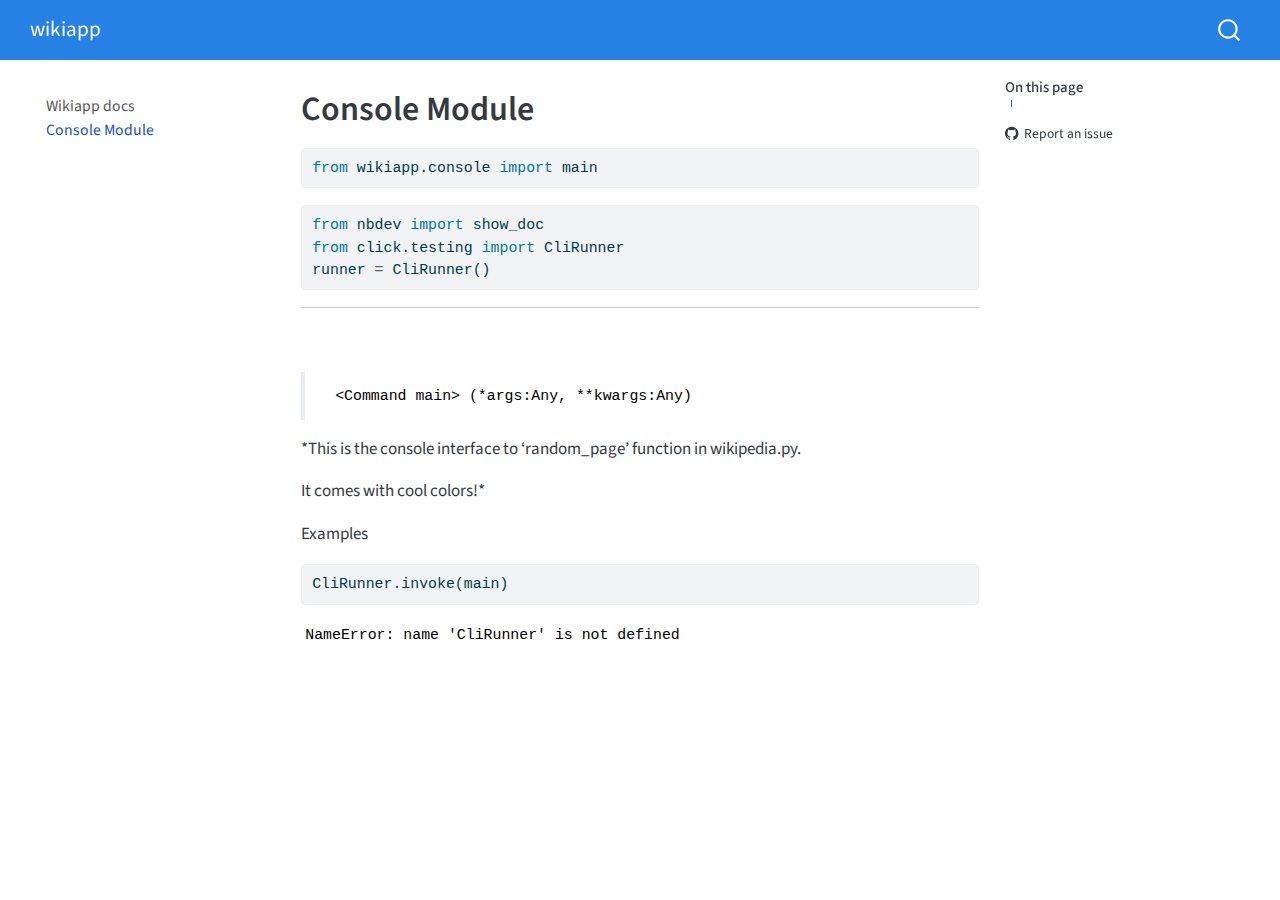
==== docs/Console.html @ 84da839e "Added some docs" ====
<!DOCTYPE html>
<html xmlns="http://www.w3.org/1999/xhtml" lang="en" xml:lang="en"><head>

<meta charset="utf-8">
<meta name="generator" content="quarto-1.4.550">

<meta name="viewport" content="width=device-width, initial-scale=1.0, user-scalable=yes">


<title>wikiapp - Console Module</title>
<style>
code{white-space: pre-wrap;}
span.smallcaps{font-variant: small-caps;}
div.columns{display: flex; gap: min(4vw, 1.5em);}
div.column{flex: auto; overflow-x: auto;}
div.hanging-indent{margin-left: 1.5em; text-indent: -1.5em;}
ul.task-list{list-style: none;}
ul.task-list li input[type="checkbox"] {
  width: 0.8em;
  margin: 0 0.8em 0.2em -1em; /* quarto-specific, see https://github.com/quarto-dev/quarto-cli/issues/4556 */
  vertical-align: middle;
}
/* CSS for syntax highlighting */
pre > code.sourceCode { white-space: pre; position: relative; }
pre > code.sourceCode > span { line-height: 1.25; }
pre > code.sourceCode > span:empty { height: 1.2em; }
.sourceCode { overflow: visible; }
code.sourceCode > span { color: inherit; text-decoration: inherit; }
div.sourceCode { margin: 1em 0; }
pre.sourceCode { margin: 0; }
@media screen {
div.sourceCode { overflow: auto; }
}
@media print {
pre > code.sourceCode { white-space: pre-wrap; }
pre > code.sourceCode > span { text-indent: -5em; padding-left: 5em; }
}
pre.numberSource code
  { counter-reset: source-line 0; }
pre.numberSource code > span
  { position: relative; left: -4em; counter-increment: source-line; }
pre.numberSource code > span > a:first-child::before
  { content: counter(source-line);
    position: relative; left: -1em; text-align: right; vertical-align: baseline;
    border: none; display: inline-block;
    -webkit-touch-callout: none; -webkit-user-select: none;
    -khtml-user-select: none; -moz-user-select: none;
    -ms-user-select: none; user-select: none;
    padding: 0 4px; width: 4em;
  }
pre.numberSource { margin-left: 3em;  padding-left: 4px; }
div.sourceCode
  {   }
@media screen {
pre > code.sourceCode > span > a:first-child::before { text-decoration: underline; }
}
</style>


<script src="site_libs/quarto-nav/quarto-nav.js"></script>
<script src="site_libs/quarto-nav/headroom.min.js"></script>
<script src="site_libs/clipboard/clipboard.min.js"></script>
<script src="site_libs/quarto-search/autocomplete.umd.js"></script>
<script src="site_libs/quarto-search/fuse.min.js"></script>
<script src="site_libs/quarto-search/quarto-search.js"></script>
<meta name="quarto:offset" content="./">
<script src="site_libs/quarto-html/quarto.js"></script>
<script src="site_libs/quarto-html/popper.min.js"></script>
<script src="site_libs/quarto-html/tippy.umd.min.js"></script>
<script src="site_libs/quarto-html/anchor.min.js"></script>
<link href="site_libs/quarto-html/tippy.css" rel="stylesheet">
<link href="site_libs/quarto-html/quarto-syntax-highlighting.css" rel="stylesheet" id="quarto-text-highlighting-styles">
<script src="site_libs/bootstrap/bootstrap.min.js"></script>
<link href="site_libs/bootstrap/bootstrap-icons.css" rel="stylesheet">
<link href="site_libs/bootstrap/bootstrap.min.css" rel="stylesheet" id="quarto-bootstrap" data-mode="light">
<script id="quarto-search-options" type="application/json">{
  "location": "navbar",
  "copy-button": false,
  "collapse-after": 3,
  "panel-placement": "end",
  "type": "overlay",
  "limit": 50,
  "keyboard-shortcut": [
    "f",
    "/",
    "s"
  ],
  "show-item-context": false,
  "language": {
    "search-no-results-text": "No results",
    "search-matching-documents-text": "matching documents",
    "search-copy-link-title": "Copy link to search",
    "search-hide-matches-text": "Hide additional matches",
    "search-more-match-text": "more match in this document",
    "search-more-matches-text": "more matches in this document",
    "search-clear-button-title": "Clear",
    "search-text-placeholder": "",
    "search-detached-cancel-button-title": "Cancel",
    "search-submit-button-title": "Submit",
    "search-label": "Search"
  }
}</script>


<link rel="stylesheet" href="styles.css">
<meta property="og:title" content="wikiapp - Console Module">
<meta property="og:description" content="">
<meta property="og:site_name" content="wikiapp">
<meta name="twitter:title" content="wikiapp - Console Module">
<meta name="twitter:description" content="">
<meta name="twitter:card" content="summary">
</head>

<body class="nav-sidebar floating nav-fixed">

<div id="quarto-search-results"></div>
  <header id="quarto-header" class="headroom fixed-top">
    <nav class="navbar navbar-expand-lg " data-bs-theme="dark">
      <div class="navbar-container container-fluid">
      <div class="navbar-brand-container mx-auto">
    <a class="navbar-brand" href="./index.html">
    <span class="navbar-title">wikiapp</span>
    </a>
  </div>
        <div class="quarto-navbar-tools">
</div>
          <div id="quarto-search" class="" title="Search"></div>
      </div> <!-- /container-fluid -->
    </nav>
  <nav class="quarto-secondary-nav">
    <div class="container-fluid d-flex">
      <button type="button" class="quarto-btn-toggle btn" data-bs-toggle="collapse" data-bs-target=".quarto-sidebar-collapse-item" aria-controls="quarto-sidebar" aria-expanded="false" aria-label="Toggle sidebar navigation" onclick="if (window.quartoToggleHeadroom) { window.quartoToggleHeadroom(); }">
        <i class="bi bi-layout-text-sidebar-reverse"></i>
      </button>
        <nav class="quarto-page-breadcrumbs" aria-label="breadcrumb"><ol class="breadcrumb"><li class="breadcrumb-item"><a href="./Console.html">Console Module</a></li></ol></nav>
        <a class="flex-grow-1" role="button" data-bs-toggle="collapse" data-bs-target=".quarto-sidebar-collapse-item" aria-controls="quarto-sidebar" aria-expanded="false" aria-label="Toggle sidebar navigation" onclick="if (window.quartoToggleHeadroom) { window.quartoToggleHeadroom(); }">
        </a>
    </div>
  </nav>
</header>
<!-- content -->
<div id="quarto-content" class="quarto-container page-columns page-rows-contents page-layout-article page-navbar">
<!-- sidebar -->
  <nav id="quarto-sidebar" class="sidebar collapse collapse-horizontal quarto-sidebar-collapse-item sidebar-navigation floating overflow-auto">
    <div class="sidebar-menu-container">
    <ul class="list-unstyled mt-1">
        <li class="sidebar-item">
  <div class="sidebar-item-container">
  <a href="./index.html" class="sidebar-item-text sidebar-link">
 <span class="menu-text">Wikiapp docs</span></a>
  </div>
</li>
        <li class="sidebar-item">
  <div class="sidebar-item-container">
  <a href="./Console.html" class="sidebar-item-text sidebar-link active">
 <span class="menu-text">Console Module</span></a>
  </div>
</li>
    </ul>
    </div>
</nav>
<div id="quarto-sidebar-glass" class="quarto-sidebar-collapse-item" data-bs-toggle="collapse" data-bs-target=".quarto-sidebar-collapse-item"></div>
<!-- margin-sidebar -->
    <div id="quarto-margin-sidebar" class="sidebar margin-sidebar">
        <nav id="TOC" role="doc-toc" class="toc-active">
    <h2 id="toc-title">On this page</h2>

  <ul>
  <li><a href="#section" id="toc-section" class="nav-link active" data-scroll-target="#section"><command main=""></command></a></li>
  </ul>
<div class="toc-actions"><ul><li><a href="https://github.com/zmalik05/wikiapp/issues/new" class="toc-action"><i class="bi bi-github"></i>Report an issue</a></li></ul></div></nav>
    </div>
<!-- main -->
<main class="content" id="quarto-document-content">

<header id="title-block-header" class="quarto-title-block default">
<div class="quarto-title">
<h1 class="title">Console Module</h1>
</div>



<div class="quarto-title-meta">




  </div>



</header>


<!-- WARNING: THIS FILE WAS AUTOGENERATED! DO NOT EDIT! -->
<div id="f57a611c-c9d7-42d3-89a6-0ced6ed220b9" class="cell">
<div class="sourceCode cell-code" id="cb1"><pre class="sourceCode python code-with-copy"><code class="sourceCode python"><span id="cb1-1"><a href="#cb1-1" aria-hidden="true" tabindex="-1"></a><span class="im">from</span> wikiapp.console <span class="im">import</span> main</span></code><button title="Copy to Clipboard" class="code-copy-button"><i class="bi"></i></button></pre></div>
</div>
<div id="1be110b0-3941-4c07-b8b0-7a614ca54d08" class="cell">
<div class="sourceCode cell-code" id="cb2"><pre class="sourceCode python code-with-copy"><code class="sourceCode python"><span id="cb2-1"><a href="#cb2-1" aria-hidden="true" tabindex="-1"></a><span class="im">from</span> nbdev <span class="im">import</span> show_doc</span>
<span id="cb2-2"><a href="#cb2-2" aria-hidden="true" tabindex="-1"></a><span class="im">from</span> click.testing <span class="im">import</span> CliRunner</span>
<span id="cb2-3"><a href="#cb2-3" aria-hidden="true" tabindex="-1"></a>runner <span class="op">=</span> CliRunner()</span></code><button title="Copy to Clipboard" class="code-copy-button"><i class="bi"></i></button></pre></div>
</div>
<hr>
<section id="section" class="level3">
<h3 class="anchored" data-anchor-id="section"><command main=""></command></h3>
<blockquote class="blockquote">
<pre><code> &lt;Command main&gt; (*args:Any, **kwargs:Any)</code></pre>
</blockquote>
<p>*This is the console interface to ‘random_page’ function in wikipedia.py.</p>
<p>It comes with cool colors!*</p>
<p>Examples</p>
<div id="5c4405da-855d-459a-b231-e92b34300f42" class="cell" data-execution_count="3">
<div class="sourceCode cell-code" id="cb4"><pre class="sourceCode python code-with-copy"><code class="sourceCode python"><span id="cb4-1"><a href="#cb4-1" aria-hidden="true" tabindex="-1"></a>CliRunner.invoke(main)</span></code><button title="Copy to Clipboard" class="code-copy-button"><i class="bi"></i></button></pre></div>
<div class="cell-output cell-output-error">
<pre><code>NameError: name 'CliRunner' is not defined</code></pre>
</div>
</div>


</section>

</main> <!-- /main -->
<script id="quarto-html-after-body" type="application/javascript">
window.document.addEventListener("DOMContentLoaded", function (event) {
  const toggleBodyColorMode = (bsSheetEl) => {
    const mode = bsSheetEl.getAttribute("data-mode");
    const bodyEl = window.document.querySelector("body");
    if (mode === "dark") {
      bodyEl.classList.add("quarto-dark");
      bodyEl.classList.remove("quarto-light");
    } else {
      bodyEl.classList.add("quarto-light");
      bodyEl.classList.remove("quarto-dark");
    }
  }
  const toggleBodyColorPrimary = () => {
    const bsSheetEl = window.document.querySelector("link#quarto-bootstrap");
    if (bsSheetEl) {
      toggleBodyColorMode(bsSheetEl);
    }
  }
  toggleBodyColorPrimary();
  const icon = "";
  const anchorJS = new window.AnchorJS();
  anchorJS.options = {
    placement: 'right',
    icon: icon
  };
  anchorJS.add('.anchored');
  const isCodeAnnotation = (el) => {
    for (const clz of el.classList) {
      if (clz.startsWith('code-annotation-')) {
        return true;
      }
    }
    return false;
  }
  const clipboard = new window.ClipboardJS('.code-copy-button', {
    text: function(trigger) {
      const codeEl = trigger.previousElementSibling.cloneNode(true);
      for (const childEl of codeEl.children) {
        if (isCodeAnnotation(childEl)) {
          childEl.remove();
        }
      }
      return codeEl.innerText;
    }
  });
  clipboard.on('success', function(e) {
    // button target
    const button = e.trigger;
    // don't keep focus
    button.blur();
    // flash "checked"
    button.classList.add('code-copy-button-checked');
    var currentTitle = button.getAttribute("title");
    button.setAttribute("title", "Copied!");
    let tooltip;
    if (window.bootstrap) {
      button.setAttribute("data-bs-toggle", "tooltip");
      button.setAttribute("data-bs-placement", "left");
      button.setAttribute("data-bs-title", "Copied!");
      tooltip = new bootstrap.Tooltip(button,
        { trigger: "manual",
          customClass: "code-copy-button-tooltip",
          offset: [0, -8]});
      tooltip.show();
    }
    setTimeout(function() {
      if (tooltip) {
        tooltip.hide();
        button.removeAttribute("data-bs-title");
        button.removeAttribute("data-bs-toggle");
        button.removeAttribute("data-bs-placement");
      }
      button.setAttribute("title", currentTitle);
      button.classList.remove('code-copy-button-checked');
    }, 1000);
    // clear code selection
    e.clearSelection();
  });
  function tippyHover(el, contentFn, onTriggerFn, onUntriggerFn) {
    const config = {
      allowHTML: true,
      maxWidth: 500,
      delay: 100,
      arrow: false,
      appendTo: function(el) {
          return el.parentElement;
      },
      interactive: true,
      interactiveBorder: 10,
      theme: 'quarto',
      placement: 'bottom-start',
    };
    if (contentFn) {
      config.content = contentFn;
    }
    if (onTriggerFn) {
      config.onTrigger = onTriggerFn;
    }
    if (onUntriggerFn) {
      config.onUntrigger = onUntriggerFn;
    }
    window.tippy(el, config);
  }
  const noterefs = window.document.querySelectorAll('a[role="doc-noteref"]');
  for (var i=0; i<noterefs.length; i++) {
    const ref = noterefs[i];
    tippyHover(ref, function() {
      // use id or data attribute instead here
      let href = ref.getAttribute('data-footnote-href') || ref.getAttribute('href');
      try { href = new URL(href).hash; } catch {}
      const id = href.replace(/^#\/?/, "");
      const note = window.document.getElementById(id);
      return note.innerHTML;
    });
  }
  const xrefs = window.document.querySelectorAll('a.quarto-xref');
  const processXRef = (id, note) => {
    // Strip column container classes
    const stripColumnClz = (el) => {
      el.classList.remove("page-full", "page-columns");
      if (el.children) {
        for (const child of el.children) {
          stripColumnClz(child);
        }
      }
    }
    stripColumnClz(note)
    if (id === null || id.startsWith('sec-')) {
      // Special case sections, only their first couple elements
      const container = document.createElement("div");
      if (note.children && note.children.length > 2) {
        container.appendChild(note.children[0].cloneNode(true));
        for (let i = 1; i < note.children.length; i++) {
          const child = note.children[i];
          if (child.tagName === "P" && child.innerText === "") {
            continue;
          } else {
            container.appendChild(child.cloneNode(true));
            break;
          }
        }
        if (window.Quarto?.typesetMath) {
          window.Quarto.typesetMath(container);
        }
        return container.innerHTML
      } else {
        if (window.Quarto?.typesetMath) {
          window.Quarto.typesetMath(note);
        }
        return note.innerHTML;
      }
    } else {
      // Remove any anchor links if they are present
      const anchorLink = note.querySelector('a.anchorjs-link');
      if (anchorLink) {
        anchorLink.remove();
      }
      if (window.Quarto?.typesetMath) {
        window.Quarto.typesetMath(note);
      }
      // TODO in 1.5, we should make sure this works without a callout special case
      if (note.classList.contains("callout")) {
        return note.outerHTML;
      } else {
        return note.innerHTML;
      }
    }
  }
  for (var i=0; i<xrefs.length; i++) {
    const xref = xrefs[i];
    tippyHover(xref, undefined, function(instance) {
      instance.disable();
      let url = xref.getAttribute('href');
      let hash = undefined;
      if (url.startsWith('#')) {
        hash = url;
      } else {
        try { hash = new URL(url).hash; } catch {}
      }
      if (hash) {
        const id = hash.replace(/^#\/?/, "");
        const note = window.document.getElementById(id);
        if (note !== null) {
          try {
            const html = processXRef(id, note.cloneNode(true));
            instance.setContent(html);
          } finally {
            instance.enable();
            instance.show();
          }
        } else {
          // See if we can fetch this
          fetch(url.split('#')[0])
          .then(res => res.text())
          .then(html => {
            const parser = new DOMParser();
            const htmlDoc = parser.parseFromString(html, "text/html");
            const note = htmlDoc.getElementById(id);
            if (note !== null) {
              const html = processXRef(id, note);
              instance.setContent(html);
            }
          }).finally(() => {
            instance.enable();
            instance.show();
          });
        }
      } else {
        // See if we can fetch a full url (with no hash to target)
        // This is a special case and we should probably do some content thinning / targeting
        fetch(url)
        .then(res => res.text())
        .then(html => {
          const parser = new DOMParser();
          const htmlDoc = parser.parseFromString(html, "text/html");
          const note = htmlDoc.querySelector('main.content');
          if (note !== null) {
            // This should only happen for chapter cross references
            // (since there is no id in the URL)
            // remove the first header
            if (note.children.length > 0 && note.children[0].tagName === "HEADER") {
              note.children[0].remove();
            }
            const html = processXRef(null, note);
            instance.setContent(html);
          }
        }).finally(() => {
          instance.enable();
          instance.show();
        });
      }
    }, function(instance) {
    });
  }
      let selectedAnnoteEl;
      const selectorForAnnotation = ( cell, annotation) => {
        let cellAttr = 'data-code-cell="' + cell + '"';
        let lineAttr = 'data-code-annotation="' +  annotation + '"';
        const selector = 'span[' + cellAttr + '][' + lineAttr + ']';
        return selector;
      }
      const selectCodeLines = (annoteEl) => {
        const doc = window.document;
        const targetCell = annoteEl.getAttribute("data-target-cell");
        const targetAnnotation = annoteEl.getAttribute("data-target-annotation");
        const annoteSpan = window.document.querySelector(selectorForAnnotation(targetCell, targetAnnotation));
        const lines = annoteSpan.getAttribute("data-code-lines").split(",");
        const lineIds = lines.map((line) => {
          return targetCell + "-" + line;
        })
        let top = null;
        let height = null;
        let parent = null;
        if (lineIds.length > 0) {
            //compute the position of the single el (top and bottom and make a div)
            const el = window.document.getElementById(lineIds[0]);
            top = el.offsetTop;
            height = el.offsetHeight;
            parent = el.parentElement.parentElement;
          if (lineIds.length > 1) {
            const lastEl = window.document.getElementById(lineIds[lineIds.length - 1]);
            const bottom = lastEl.offsetTop + lastEl.offsetHeight;
            height = bottom - top;
          }
          if (top !== null && height !== null && parent !== null) {
            // cook up a div (if necessary) and position it
            let div = window.document.getElementById("code-annotation-line-highlight");
            if (div === null) {
              div = window.document.createElement("div");
              div.setAttribute("id", "code-annotation-line-highlight");
              div.style.position = 'absolute';
              parent.appendChild(div);
            }
            div.style.top = top - 2 + "px";
            div.style.height = height + 4 + "px";
            div.style.left = 0;
            let gutterDiv = window.document.getElementById("code-annotation-line-highlight-gutter");
            if (gutterDiv === null) {
              gutterDiv = window.document.createElement("div");
              gutterDiv.setAttribute("id", "code-annotation-line-highlight-gutter");
              gutterDiv.style.position = 'absolute';
              const codeCell = window.document.getElementById(targetCell);
              const gutter = codeCell.querySelector('.code-annotation-gutter');
              gutter.appendChild(gutterDiv);
            }
            gutterDiv.style.top = top - 2 + "px";
            gutterDiv.style.height = height + 4 + "px";
          }
          selectedAnnoteEl = annoteEl;
        }
      };
      const unselectCodeLines = () => {
        const elementsIds = ["code-annotation-line-highlight", "code-annotation-line-highlight-gutter"];
        elementsIds.forEach((elId) => {
          const div = window.document.getElementById(elId);
          if (div) {
            div.remove();
          }
        });
        selectedAnnoteEl = undefined;
      };
        // Handle positioning of the toggle
    window.addEventListener(
      "resize",
      throttle(() => {
        elRect = undefined;
        if (selectedAnnoteEl) {
          selectCodeLines(selectedAnnoteEl);
        }
      }, 10)
    );
    function throttle(fn, ms) {
    let throttle = false;
    let timer;
      return (...args) => {
        if(!throttle) { // first call gets through
            fn.apply(this, args);
            throttle = true;
        } else { // all the others get throttled
            if(timer) clearTimeout(timer); // cancel #2
            timer = setTimeout(() => {
              fn.apply(this, args);
              timer = throttle = false;
            }, ms);
        }
      };
    }
      // Attach click handler to the DT
      const annoteDls = window.document.querySelectorAll('dt[data-target-cell]');
      for (const annoteDlNode of annoteDls) {
        annoteDlNode.addEventListener('click', (event) => {
          const clickedEl = event.target;
          if (clickedEl !== selectedAnnoteEl) {
            unselectCodeLines();
            const activeEl = window.document.querySelector('dt[data-target-cell].code-annotation-active');
            if (activeEl) {
              activeEl.classList.remove('code-annotation-active');
            }
            selectCodeLines(clickedEl);
            clickedEl.classList.add('code-annotation-active');
          } else {
            // Unselect the line
            unselectCodeLines();
            clickedEl.classList.remove('code-annotation-active');
          }
        });
      }
  const findCites = (el) => {
    const parentEl = el.parentElement;
    if (parentEl) {
      const cites = parentEl.dataset.cites;
      if (cites) {
        return {
          el,
          cites: cites.split(' ')
        };
      } else {
        return findCites(el.parentElement)
      }
    } else {
      return undefined;
    }
  };
  var bibliorefs = window.document.querySelectorAll('a[role="doc-biblioref"]');
  for (var i=0; i<bibliorefs.length; i++) {
    const ref = bibliorefs[i];
    const citeInfo = findCites(ref);
    if (citeInfo) {
      tippyHover(citeInfo.el, function() {
        var popup = window.document.createElement('div');
        citeInfo.cites.forEach(function(cite) {
          var citeDiv = window.document.createElement('div');
          citeDiv.classList.add('hanging-indent');
          citeDiv.classList.add('csl-entry');
          var biblioDiv = window.document.getElementById('ref-' + cite);
          if (biblioDiv) {
            citeDiv.innerHTML = biblioDiv.innerHTML;
          }
          popup.appendChild(citeDiv);
        });
        return popup.innerHTML;
      });
    }
  }
});
</script>
</div> <!-- /content -->




<footer class="footer"><div class="nav-footer"><div class="nav-footer-center"><div class="toc-actions d-sm-block d-md-none"><ul><li><a href="https://github.com/zmalik05/wikiapp/issues/new" class="toc-action"><i class="bi bi-github"></i>Report an issue</a></li></ul></div></div></div></footer></body></html>
---- docs/site_libs/quarto-html/tippy.css ----
.tippy-box[data-animation=fade][data-state=hidden]{opacity:0}[data-tippy-root]{max-width:calc(100vw - 10px)}.tippy-box{position:relative;background-color:#333;color:#fff;border-radius:4px;font-size:14px;line-height:1.4;white-space:normal;outline:0;transition-property:transform,visibility,opacity}.tippy-box[data-placement^=top]>.tippy-arrow{bottom:0}.tippy-box[data-placement^=top]>.tippy-arrow:before{bottom:-7px;left:0;border-width:8px 8px 0;border-top-color:initial;transform-origin:center top}.tippy-box[data-placement^=bottom]>.tippy-arrow{top:0}.tippy-box[data-placement^=bottom]>.tippy-arrow:before{top:-7px;left:0;border-width:0 8px 8px;border-bottom-color:initial;transform-origin:center bottom}.tippy-box[data-placement^=left]>.tippy-arrow{right:0}.tippy-box[data-placement^=left]>.tippy-arrow:before{border-width:8px 0 8px 8px;border-left-color:initial;right:-7px;transform-origin:center left}.tippy-box[data-placement^=right]>.tippy-arrow{left:0}.tippy-box[data-placement^=right]>.tippy-arrow:before{left:-7px;border-width:8px 8px 8px 0;border-right-color:initial;transform-origin:center right}.tippy-box[data-inertia][data-state=visible]{transition-timing-function:cubic-bezier(.54,1.5,.38,1.11)}.tippy-arrow{width:16px;height:16px;color:#333}.tippy-arrow:before{content:"";position:absolute;border-color:transparent;border-style:solid}.tippy-content{position:relative;padding:5px 9px;z-index:1}
---- docs/site_libs/quarto-html/quarto-syntax-highlighting.css ----
/* quarto syntax highlight colors */
:root {
  --quarto-hl-ot-color: #003B4F;
  --quarto-hl-at-color: #657422;
  --quarto-hl-ss-color: #20794D;
  --quarto-hl-an-color: #5E5E5E;
  --quarto-hl-fu-color: #4758AB;
  --quarto-hl-st-color: #20794D;
  --quarto-hl-cf-color: #003B4F;
  --quarto-hl-op-color: #5E5E5E;
  --quarto-hl-er-color: #AD0000;
  --quarto-hl-bn-color: #AD0000;
  --quarto-hl-al-color: #AD0000;
  --quarto-hl-va-color: #111111;
  --quarto-hl-bu-color: inherit;
  --quarto-hl-ex-color: inherit;
  --quarto-hl-pp-color: #AD0000;
  --quarto-hl-in-color: #5E5E5E;
  --quarto-hl-vs-color: #20794D;
  --quarto-hl-wa-color: #5E5E5E;
  --quarto-hl-do-color: #5E5E5E;
  --quarto-hl-im-color: #00769E;
  --quarto-hl-ch-color: #20794D;
  --quarto-hl-dt-color: #AD0000;
  --quarto-hl-fl-color: #AD0000;
  --quarto-hl-co-color: #5E5E5E;
  --quarto-hl-cv-color: #5E5E5E;
  --quarto-hl-cn-color: #8f5902;
  --quarto-hl-sc-color: #5E5E5E;
  --quarto-hl-dv-color: #AD0000;
  --quarto-hl-kw-color: #003B4F;
}

/* other quarto variables */
:root {
  --quarto-font-monospace: SFMono-Regular, Menlo, Monaco, Consolas, "Liberation Mono", "Courier New", monospace;
}

pre > code.sourceCode > span {
  color: #003B4F;
}

code span {
  color: #003B4F;
}

code.sourceCode > span {
  color: #003B4F;
}

div.sourceCode,
div.sourceCode pre.sourceCode {
  color: #003B4F;
}

code span.ot {
  color: #003B4F;
  font-style: inherit;
}

code span.at {
  color: #657422;
  font-style: inherit;
}

code span.ss {
  color: #20794D;
  font-style: inherit;
}

code span.an {
  color: #5E5E5E;
  font-style: inherit;
}

code span.fu {
  color: #4758AB;
  font-style: inherit;
}

code span.st {
  color: #20794D;
  font-style: inherit;
}

code span.cf {
  color: #003B4F;
  font-style: inherit;
}

code span.op {
  color: #5E5E5E;
  font-style: inherit;
}

code span.er {
  color: #AD0000;
  font-style: inherit;
}

code span.bn {
  color: #AD0000;
  font-style: inherit;
}

code span.al {
  color: #AD0000;
  font-style: inherit;
}

code span.va {
  color: #111111;
  font-style: inherit;
}

code span.bu {
  font-style: inherit;
}

code span.ex {
  font-style: inherit;
}

code span.pp {
  color: #AD0000;
  font-style: inherit;
}

code span.in {
  color: #5E5E5E;
  font-style: inherit;
}

code span.vs {
  color: #20794D;
  font-style: inherit;
}

code span.wa {
  color: #5E5E5E;
  font-style: italic;
}

code span.do {
  color: #5E5E5E;
  font-style: italic;
}

code span.im {
  color: #00769E;
  font-style: inherit;
}

code span.ch {
  color: #20794D;
  font-style: inherit;
}

code span.dt {
  color: #AD0000;
  font-style: inherit;
}

code span.fl {
  color: #AD0000;
  font-style: inherit;
}

code span.co {
  color: #5E5E5E;
  font-style: inherit;
}

code span.cv {
  color: #5E5E5E;
  font-style: italic;
}

code span.cn {
  color: #8f5902;
  font-style: inherit;
}

code span.sc {
  color: #5E5E5E;
  font-style: inherit;
}

code span.dv {
  color: #AD0000;
  font-style: inherit;
}

code span.kw {
  color: #003B4F;
  font-style: inherit;
}

.prevent-inlining {
  content: "</";
}

/*# sourceMappingURL=debc5d5d77c3f9108843748ff7464032.css.map */
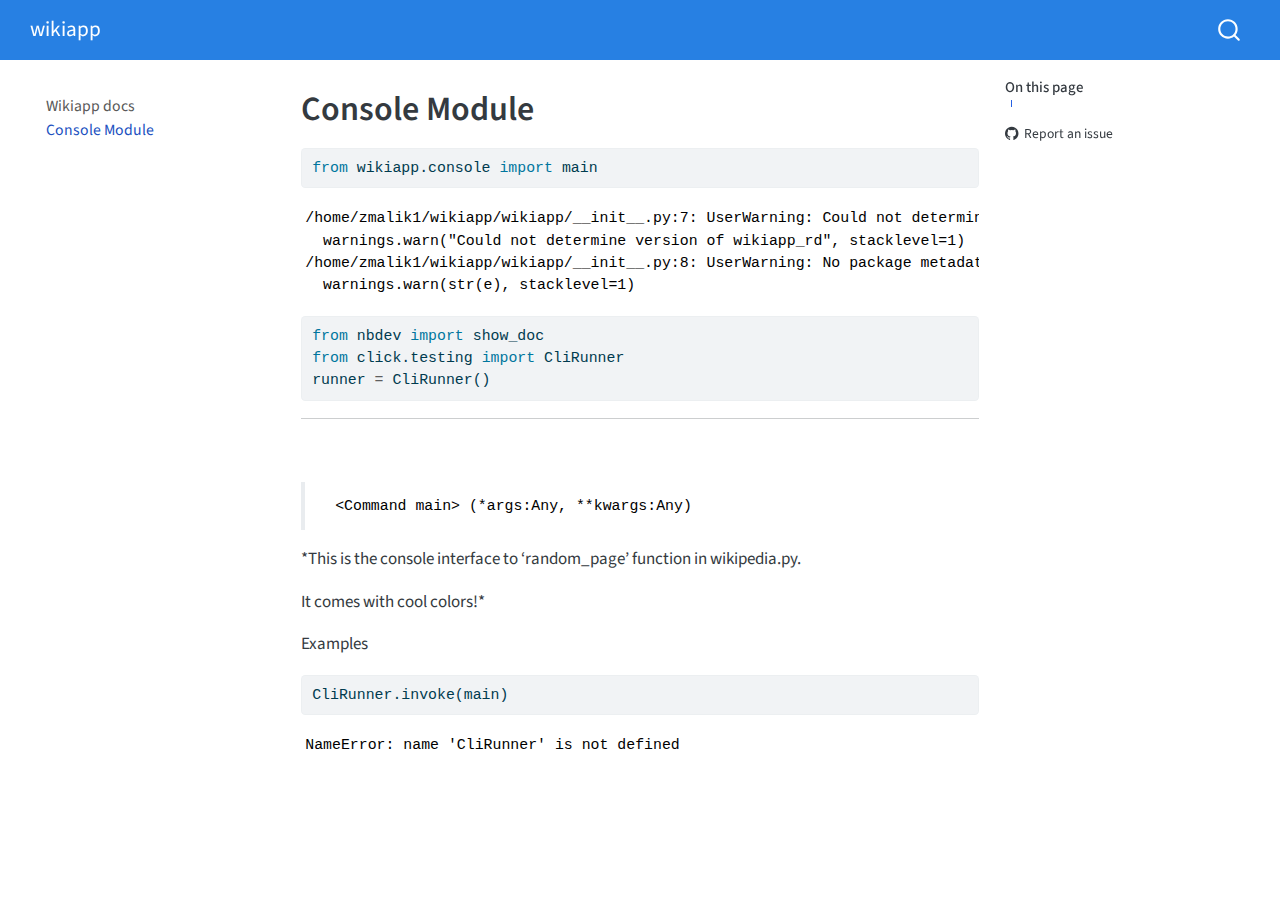
==== commit 0894b6c5: "Bumped version" ====
--- a/docs/Console.html
+++ b/docs/Console.html
@@ -195,11 +195,17 @@
 <!-- WARNING: THIS FILE WAS AUTOGENERATED! DO NOT EDIT! -->
 <div id="f57a611c-c9d7-42d3-89a6-0ced6ed220b9" class="cell">
 <div class="sourceCode cell-code" id="cb1"><pre class="sourceCode python code-with-copy"><code class="sourceCode python"><span id="cb1-1"><a href="#cb1-1" aria-hidden="true" tabindex="-1"></a><span class="im">from</span> wikiapp.console <span class="im">import</span> main</span></code><button title="Copy to Clipboard" class="code-copy-button"><i class="bi"></i></button></pre></div>
+<div class="cell-output cell-output-stderr">
+<pre><code>/home/zmalik1/wikiapp/wikiapp/__init__.py:7: UserWarning: Could not determine version of wikiapp_rd
+  warnings.warn("Could not determine version of wikiapp_rd", stacklevel=1)
+/home/zmalik1/wikiapp/wikiapp/__init__.py:8: UserWarning: No package metadata was found for wikiapp_rd
+  warnings.warn(str(e), stacklevel=1)</code></pre>
+</div>
 </div>
 <div id="1be110b0-3941-4c07-b8b0-7a614ca54d08" class="cell">
-<div class="sourceCode cell-code" id="cb2"><pre class="sourceCode python code-with-copy"><code class="sourceCode python"><span id="cb2-1"><a href="#cb2-1" aria-hidden="true" tabindex="-1"></a><span class="im">from</span> nbdev <span class="im">import</span> show_doc</span>
-<span id="cb2-2"><a href="#cb2-2" aria-hidden="true" tabindex="-1"></a><span class="im">from</span> click.testing <span class="im">import</span> CliRunner</span>
-<span id="cb2-3"><a href="#cb2-3" aria-hidden="true" tabindex="-1"></a>runner <span class="op">=</span> CliRunner()</span></code><button title="Copy to Clipboard" class="code-copy-button"><i class="bi"></i></button></pre></div>
+<div class="sourceCode cell-code" id="cb3"><pre class="sourceCode python code-with-copy"><code class="sourceCode python"><span id="cb3-1"><a href="#cb3-1" aria-hidden="true" tabindex="-1"></a><span class="im">from</span> nbdev <span class="im">import</span> show_doc</span>
+<span id="cb3-2"><a href="#cb3-2" aria-hidden="true" tabindex="-1"></a><span class="im">from</span> click.testing <span class="im">import</span> CliRunner</span>
+<span id="cb3-3"><a href="#cb3-3" aria-hidden="true" tabindex="-1"></a>runner <span class="op">=</span> CliRunner()</span></code><button title="Copy to Clipboard" class="code-copy-button"><i class="bi"></i></button></pre></div>
 </div>
 <hr>
 <section id="section" class="level3">
@@ -211,7 +217,7 @@
 <p>It comes with cool colors!*</p>
 <p>Examples</p>
 <div id="5c4405da-855d-459a-b231-e92b34300f42" class="cell" data-execution_count="3">
-<div class="sourceCode cell-code" id="cb4"><pre class="sourceCode python code-with-copy"><code class="sourceCode python"><span id="cb4-1"><a href="#cb4-1" aria-hidden="true" tabindex="-1"></a>CliRunner.invoke(main)</span></code><button title="Copy to Clipboard" class="code-copy-button"><i class="bi"></i></button></pre></div>
+<div class="sourceCode cell-code" id="cb5"><pre class="sourceCode python code-with-copy"><code class="sourceCode python"><span id="cb5-1"><a href="#cb5-1" aria-hidden="true" tabindex="-1"></a>CliRunner.invoke(main)</span></code><button title="Copy to Clipboard" class="code-copy-button"><i class="bi"></i></button></pre></div>
 <div class="cell-output cell-output-error">
 <pre><code>NameError: name 'CliRunner' is not defined</code></pre>
 </div>
